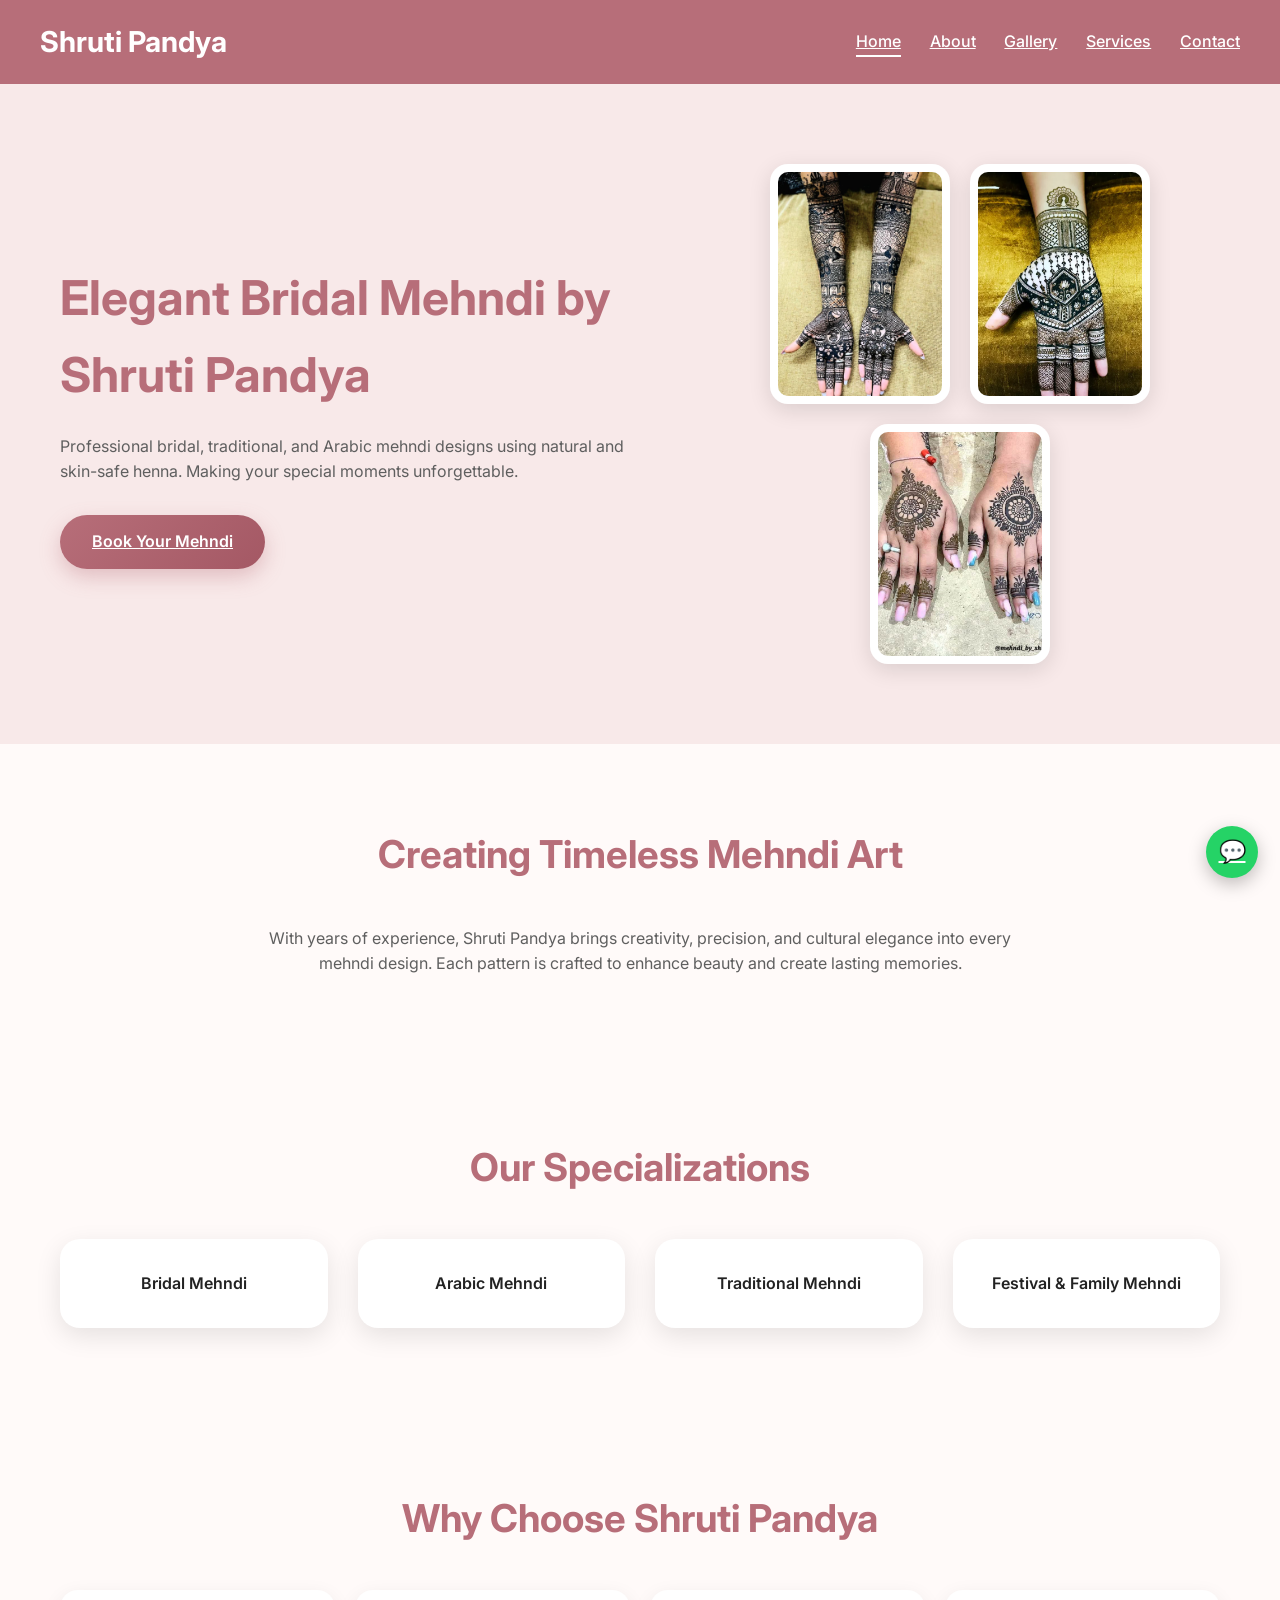
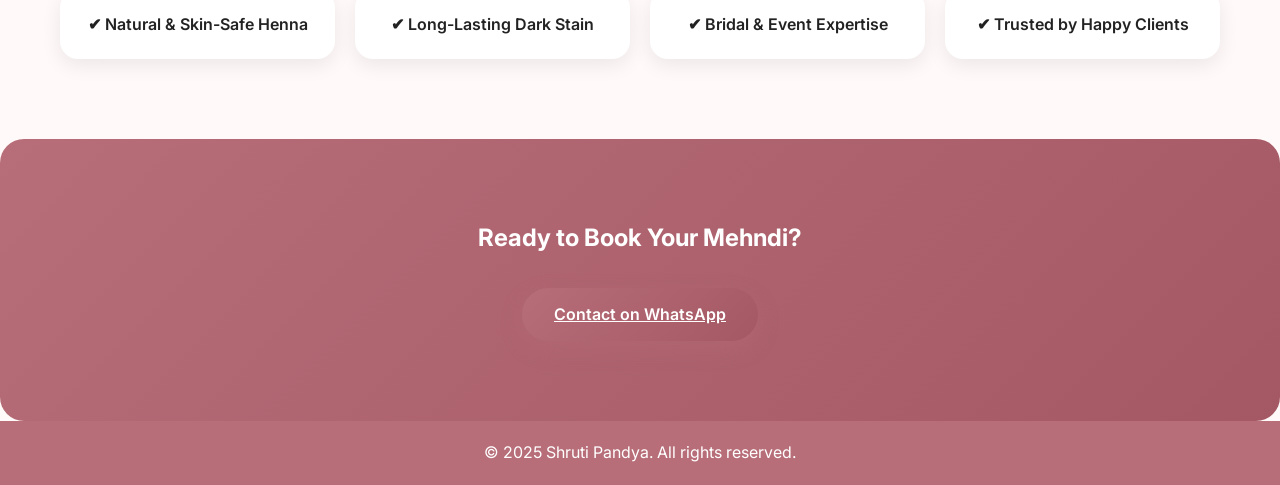
==== index.html @ 9dbff157 "first commit" ====
<!DOCTYPE html>
<html lang="en">
<head>
  <meta charset="UTF-8">
  <meta name="viewport" content="width=device-width, initial-scale=1.0">
  <title>Shruti Pandya | Professional Mehndi Artist</title>

  <link rel="stylesheet" href="css/style.css">
  <link href="https://fonts.googleapis.com/css2?family=Playfair+Display:wght@500;700&family=Inter&display=swap" rel="stylesheet">
</head>
<body>

<!-- NAVBAR -->
<header class="navbar">
  <div class="logo">Shruti Pandya</div>
  <nav>
    <ul class="nav-links">
      <li><a href="index.html" class="active">Home</a></li>
      <li><a href="about.html">About</a></li>
      <li><a href="gallery.html">Gallery</a></li>
      <li><a href="services.html">Services</a></li>
      <li><a href="contact.html">Contact</a></li>
    </ul>
  </nav>
</header>

<!-- HERO -->
<section class="hero section">
  <div class="hero-text">
    <h1>Elegant Bridal Mehndi by Shruti Pandya</h1>
    <p>
      Professional bridal, traditional, and Arabic mehndi designs using
      natural and skin-safe henna. Making your special moments unforgettable.
    </p>
    <a href="contact.html" class="btn">Book Your Mehndi</a>
  </div>

  <div class="hero-gallery">
    <img src="images/shruti1.jpeg" loading="lazy">
    <img src="images/about.png" loading="lazy">
    <img src="images/shruti3.jpeg" loading="lazy">
  </div>
</section>

<!-- INTRO -->
<section class="section intro">
  <h2 class="section-title">Creating Timeless Mehndi Art</h2>
  <p class="intro-text">
    With years of experience, Shruti Pandya brings creativity, precision,
    and cultural elegance into every mehndi design. Each pattern is crafted
    to enhance beauty and create lasting memories.
  </p>
</section>

<!-- SERVICES PREVIEW -->
<section class="section">
  <h2 class="section-title">Our Specializations</h2>

  <div class="services-grid">
    <div class="service-card">Bridal Mehndi</div>
    <div class="service-card">Arabic Mehndi</div>
    <div class="service-card">Traditional Mehndi</div>
    <div class="service-card">Festival & Family Mehndi</div>
  </div>
</section>

<!-- WHY CHOOSE -->
<section class="section">
  <h2 class="section-title">Why Choose Shruti Pandya</h2>

  <div class="why-grid">
    <div class="why-card">✔ Natural & Skin-Safe Henna</div>
    <div class="why-card">✔ Long-Lasting Dark Stain</div>
    <div class="why-card">✔ Bridal & Event Expertise</div>
    <div class="why-card">✔ Trusted by Happy Clients</div>
  </div>
</section>

<!-- CTA -->
<section class="section cta">
  <h2>Ready to Book Your Mehndi?</h2>
  <a href="contact.html" class="btn">Contact on WhatsApp</a>
</section>

<!-- FOOTER -->
<footer class="footer">
  <p>© 2025 Shruti Pandya. All rights reserved.</p>
</footer>

<!-- WHATSAPP FLOAT -->
<a href="https://wa.me/91XXXXXXXXXX" class="whatsapp-float">💬</a>

</body>
</html>
---- css/style.css ----
:root {
  --rose-gold: #b76e79;
  --rose-gold-dark: #a45864;
  --rose-gold-light: #f8e9e9;
  --text-dark: #222;
  --text-muted: #5f5f5f;
  --white: #ffffff;
  --bg-soft: #fffaf9;
}

/* RESET */
* {
  margin: 0;
  padding: 0;
  box-sizing: border-box;
}

html {
  scroll-behavior: smooth;
}

body {
  font-family: 'Inter', sans-serif;
  background: var(--bg-soft);
  color: var(--text-dark);
  line-height: 1.6;
}

/* GLOBAL */
.section {
  padding: 80px 60px;
}

.section-title {
  text-align: center;
  color: var(--rose-gold);
  font-size: 2.4rem;
  margin-bottom: 40px;
}

img {
  max-width: 100%;
  display: block;
}

/* NAVBAR */
.navbar {
  display: flex;
  justify-content: space-between;
  align-items: center;
  padding: 1.2rem 2.5rem;
  background: var(--rose-gold);
  color: white;
  position: sticky;
  top: 0;
  z-index: 1000;
}

.logo {
  font-size: 1.8rem;
  font-weight: 700;
}

.nav-links {
  list-style: none;
  display: flex;
  gap: 1.8rem;
}

.nav-links a {
  color: white;
  font-weight: 500;
  position: relative;
}

.nav-links a::after {
  content: "";
  position: absolute;
  left: 0;
  bottom: -6px;
  width: 0%;
  height: 2px;
  background: white;
  transition: width 0.3s ease;
}

.nav-links a:hover::after,
.nav-links a.active::after {
  width: 100%;
}

/* BUTTON */
.btn {
  display: inline-block;
  margin-top: 30px;
  padding: 14px 32px;
  background: linear-gradient(135deg, var(--rose-gold), var(--rose-gold-dark));
  color: white;
  border-radius: 50px;
  font-weight: 600;
  box-shadow: 0 8px 20px rgba(183,110,121,0.35);
  transition: all 0.3s ease;
}

.btn:hover {
  transform: translateY(-3px);
}

/* HERO */
.hero {
  display: flex;
  justify-content: space-between;
  align-items: center;
  gap: 2.5rem;
  background: var(--rose-gold-light);
  flex-wrap: wrap;
}

.hero-text {
  flex: 1 1 500px;
}

.hero-text h1 {
  font-size: 3rem;
  color: var(--rose-gold);
  margin-bottom: 20px;
}

.hero-text p {
  color: var(--text-muted);
}

.hero-gallery {
  flex: 1 1 420px;
  display: flex;
  gap: 20px;
  justify-content: center;
  flex-wrap: wrap;
}

.hero-gallery img {
  width: 180px;
  height: 240px;
  object-fit: cover;
  border-radius: 18px;
  background: white;
  padding: 8px;
  box-shadow: 0 6px 22px rgba(0,0,0,0.12);
  transition: transform 0.3s ease;
}

/* INTRO */
.intro-text {
  max-width: 800px;
  margin: auto;
  text-align: center;
  color: var(--text-muted);
}

/* SERVICES */
.services-grid {
  display: grid;
  grid-template-columns: repeat(auto-fit, minmax(240px, 1fr));
  gap: 30px;
}

.service-card {
  background: white;
  padding: 32px;
  border-radius: 20px;
  text-align: center;
  box-shadow: 0 8px 26px rgba(0,0,0,0.1);
  font-weight: 600;
}

/* WHY */
.why-grid {
  display: grid;
  grid-template-columns: repeat(auto-fit, minmax(220px, 1fr));
  gap: 20px;
}

.why-card {
  background: white;
  padding: 22px;
  border-radius: 18px;
  text-align: center;
  box-shadow: 0 6px 20px rgba(0,0,0,0.08);
  font-weight: 600;
}

/* GALLERY */
.gallery-grid {
  display: grid;
  grid-template-columns: repeat(auto-fit, minmax(220px, 1fr));
  gap: 24px;
}

.gallery-grid img {
  height: 280px;
  object-fit: cover;
  border-radius: 18px;
  transition: transform 0.3s ease;
}

/* CTA */
.cta {
  background: linear-gradient(135deg, var(--rose-gold), var(--rose-gold-dark));
  color: white;
  text-align: center;
  border-radius: 24px;
}

/* FOOTER */
.footer {
  background: var(--rose-gold);
  color: white;
  text-align: center;
  padding: 1.2rem;
}

/* WHATSAPP */
.whatsapp-float {
  position: fixed;
  bottom: 22px;
  right: 22px;
  background: #25D366;
  width: 52px;
  height: 52px;
  border-radius: 50%;
  display: flex;
  align-items: center;
  justify-content: center;
  color: white;
  font-size: 22px;
  box-shadow: 0 6px 18px rgba(0,0,0,0.25);
}

/* RESPONSIVE */
@media (max-width: 768px) {
  .section {
    padding: 60px 20px;
  }

  .hero {
    flex-direction: column;
    text-align: center;
  }

  .navbar {
    flex-direction: column;
    gap: 10px;
  }
}
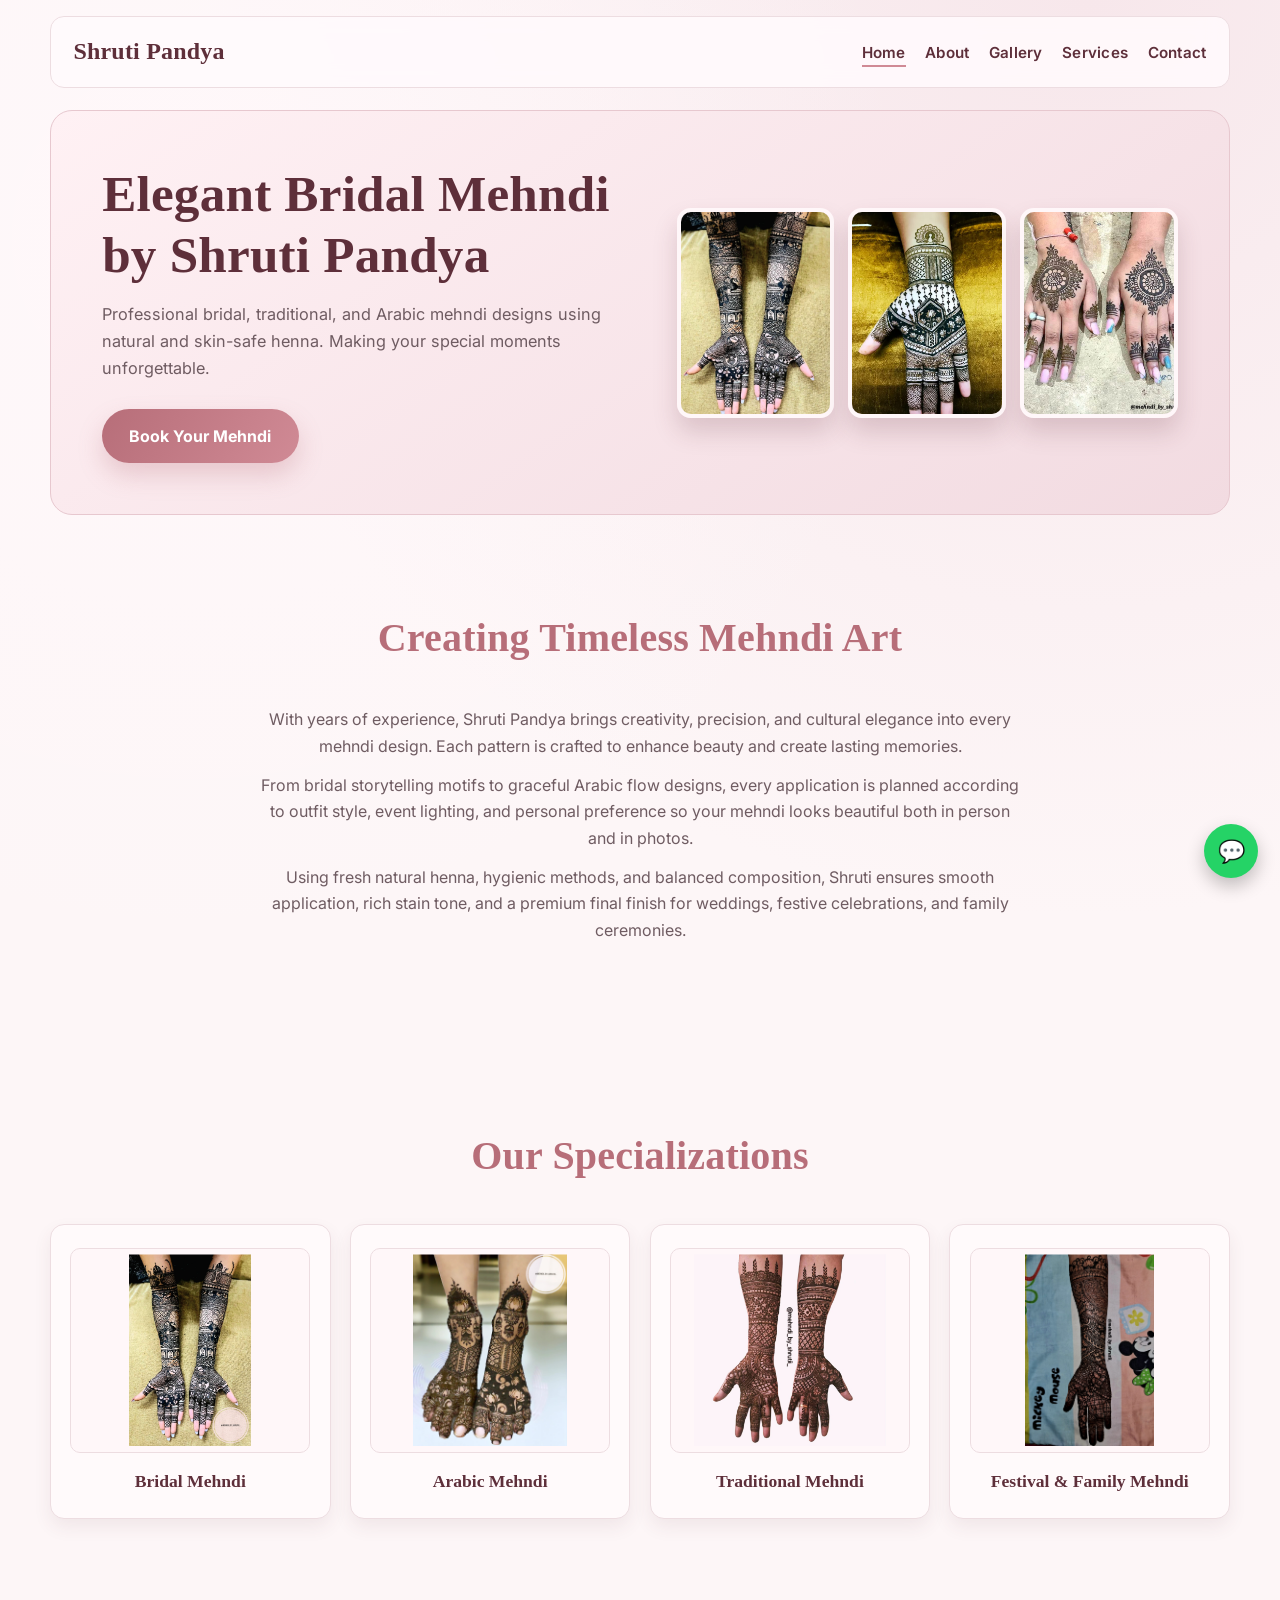
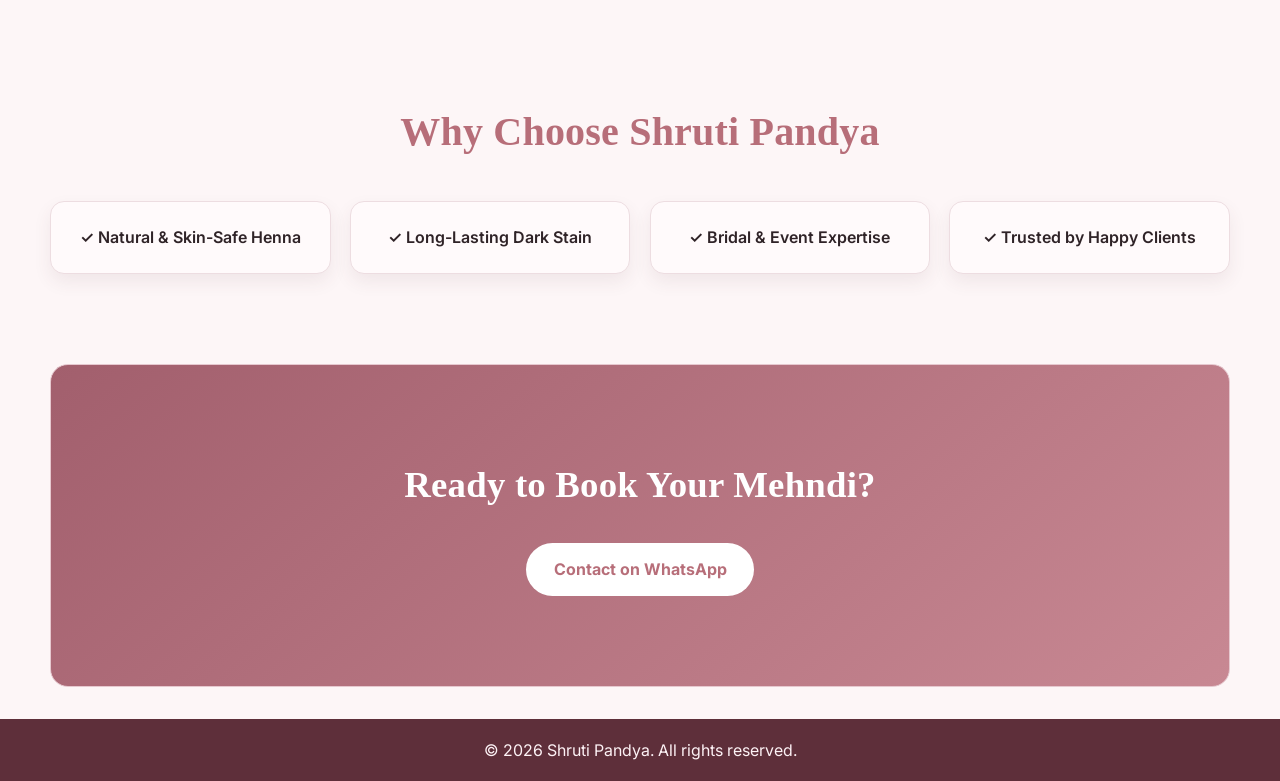
==== commit 1a4edfb6: "all changes are done" ====
--- a/index.html
+++ b/index.html
@@ -36,9 +36,9 @@
   </div>
 
   <div class="hero-gallery">
-    <img src="images/shruti1.jpeg" loading="lazy">
-    <img src="images/about.png" loading="lazy">
-    <img src="images/shruti3.jpeg" loading="lazy">
+    <img src="images/shruti1.jpeg" loading="lazy" alt="Bridal mehndi by Shruti Pandya">
+    <img src="images/about.png" loading="lazy" alt="Intricate mehndi details">
+    <img src="images/shruti3.jpeg" loading="lazy" alt="Arabic mehndi flow design">
   </div>
 </section>
 
@@ -50,6 +50,16 @@
     and cultural elegance into every mehndi design. Each pattern is crafted
     to enhance beauty and create lasting memories.
   </p>
+  <p class="intro-text">
+    From bridal storytelling motifs to graceful Arabic flow designs, every
+    application is planned according to outfit style, event lighting, and
+    personal preference so your mehndi looks beautiful both in person and in photos.
+  </p>
+  <p class="intro-text">
+    Using fresh natural henna, hygienic methods, and balanced composition,
+    Shruti ensures smooth application, rich stain tone, and a premium final finish
+    for weddings, festive celebrations, and family ceremonies.
+  </p>
 </section>
 
 <!-- SERVICES PREVIEW -->
@@ -57,10 +67,22 @@
   <h2 class="section-title">Our Specializations</h2>
 
   <div class="services-grid">
-    <div class="service-card">Bridal Mehndi</div>
-    <div class="service-card">Arabic Mehndi</div>
-    <div class="service-card">Traditional Mehndi</div>
-    <div class="service-card">Festival & Family Mehndi</div>
+    <div class="service-card">
+      <img src="images/2.jpeg" alt="Bridal Mehndi design" loading="lazy">
+      <strong>Bridal Mehndi</strong>
+    </div>
+    <div class="service-card">
+      <img src="images/6.jpeg" alt="Arabic Mehndi design" loading="lazy">
+      <strong>Arabic Mehndi</strong>
+    </div>
+    <div class="service-card">
+      <img src="images/3.jpeg" alt="Traditional Mehndi pattern" loading="lazy">
+      <strong>Traditional Mehndi</strong>
+    </div>
+    <div class="service-card">
+      <img src="images/4.jpeg" alt="Festival and family mehndi style" loading="lazy">
+      <strong>Festival &amp; Family Mehndi</strong>
+    </div>
   </div>
 </section>
 
@@ -69,10 +91,10 @@
   <h2 class="section-title">Why Choose Shruti Pandya</h2>
 
   <div class="why-grid">
-    <div class="why-card">✔ Natural & Skin-Safe Henna</div>
-    <div class="why-card">✔ Long-Lasting Dark Stain</div>
-    <div class="why-card">✔ Bridal & Event Expertise</div>
-    <div class="why-card">✔ Trusted by Happy Clients</div>
+    <div class="why-card">&#10003; Natural &amp; Skin-Safe Henna</div>
+    <div class="why-card">&#10003; Long-Lasting Dark Stain</div>
+    <div class="why-card">&#10003; Bridal &amp; Event Expertise</div>
+    <div class="why-card">&#10003; Trusted by Happy Clients</div>
   </div>
 </section>
 
@@ -84,11 +106,11 @@
 
 <!-- FOOTER -->
 <footer class="footer">
-  <p>© 2025 Shruti Pandya. All rights reserved.</p>
+  <p>&copy; 2026 Shruti Pandya. All rights reserved.</p>
 </footer>
 
 <!-- WHATSAPP FLOAT -->
-<a href="https://wa.me/91XXXXXXXXXX" class="whatsapp-float">💬</a>
+<a href="https://wa.me/91XXXXXXXXXX" class="whatsapp-float" aria-label="Chat on WhatsApp">&#128172;</a>
 
 </body>
-</html>+</html>
--- a/css/style.css
+++ b/css/style.css
@@ -1,14 +1,15 @@
 :root {
-  --rose-gold: #b76e79;
-  --rose-gold-dark: #a45864;
-  --rose-gold-light: #f8e9e9;
-  --text-dark: #222;
-  --text-muted: #5f5f5f;
+  --henna-dark: #5e2f3a;
+  --henna-brown: #b76e79;
+  --saffron: #d08a95;
+  --sand: #fdf6f7;
+  --card: #fffafb;
+  --text: #2f2327;
+  --muted: #6f5c62;
+  --border: #eddde1;
   --white: #ffffff;
-  --bg-soft: #fffaf9;
-}
-
-/* RESET */
+}
+
 * {
   margin: 0;
   padding: 0;
@@ -20,22 +21,26 @@
 }
 
 body {
-  font-family: 'Inter', sans-serif;
-  background: var(--bg-soft);
-  color: var(--text-dark);
-  line-height: 1.6;
-}
-
-/* GLOBAL */
-.section {
-  padding: 80px 60px;
-}
-
-.section-title {
-  text-align: center;
-  color: var(--rose-gold);
-  font-size: 2.4rem;
-  margin-bottom: 40px;
+  font-family: "Inter", sans-serif;
+  font-size: 16px;
+  color: var(--text);
+  background:
+    radial-gradient(circle at 15% 10%, #fff8fa 0%, transparent 30%),
+    radial-gradient(circle at 85% 0%, #f7e7eb 0%, transparent 35%),
+    var(--sand);
+  line-height: 1.65;
+}
+
+h1,
+h2,
+h3,
+.logo {
+  font-family: "Playfair Display", serif;
+  letter-spacing: 0.2px;
+}
+
+a {
+  text-decoration: none;
 }
 
 img {
@@ -43,33 +48,63 @@
   display: block;
 }
 
-/* NAVBAR */
+.section {
+  width: min(1180px, 100% - 2.5rem);
+  margin-inline: auto;
+  padding: clamp(60px, 8vw, 90px) 0;
+}
+
+.section-title {
+  text-align: center;
+  color: var(--henna-brown);
+  font-size: clamp(1.8rem, 3.4vw, 2.5rem);
+  margin-bottom: 2.2rem;
+}
+
 .navbar {
-  display: flex;
-  justify-content: space-between;
-  align-items: center;
-  padding: 1.2rem 2.5rem;
-  background: var(--rose-gold);
-  color: white;
   position: sticky;
   top: 0;
   z-index: 1000;
+  display: flex;
+  align-items: center;
+  justify-content: space-between;
+  gap: 1rem;
+  width: min(1180px, 100% - 2.5rem);
+  margin: 1rem auto 0;
+  padding: 0.95rem 1.4rem;
+  border: 1px solid var(--border);
+  border-radius: 14px;
+  background: rgba(255, 250, 252, 0.9);
+  backdrop-filter: blur(10px);
+}
+
+.navbar nav {
+  width: auto;
 }
 
 .logo {
-  font-size: 1.8rem;
+  color: var(--henna-dark);
+  font-size: 1.5rem;
   font-weight: 700;
+}
+
+p {
+  font-size: clamp(1rem, 1.1vw, 1.08rem);
 }
 
 .nav-links {
   list-style: none;
   display: flex;
-  gap: 1.8rem;
+  flex-wrap: wrap;
+  justify-content: flex-end;
+  gap: 1.2rem;
 }
 
 .nav-links a {
-  color: white;
-  font-weight: 500;
+  color: var(--henna-dark);
+  font-weight: 600;
+  font-size: 0.95rem;
+  letter-spacing: 0.3px;
   position: relative;
 }
 
@@ -77,11 +112,11 @@
   content: "";
   position: absolute;
   left: 0;
-  bottom: -6px;
-  width: 0%;
+  bottom: -5px;
+  width: 0;
   height: 2px;
-  background: white;
-  transition: width 0.3s ease;
+  background: var(--saffron);
+  transition: width 0.25s ease;
 }
 
 .nav-links a:hover::after,
@@ -89,166 +124,505 @@
   width: 100%;
 }
 
-/* BUTTON */
 .btn {
-  display: inline-block;
-  margin-top: 30px;
-  padding: 14px 32px;
-  background: linear-gradient(135deg, var(--rose-gold), var(--rose-gold-dark));
-  color: white;
-  border-radius: 50px;
+  display: inline-flex;
+  align-items: center;
+  justify-content: center;
+  margin-top: 1.7rem;
+  padding: 0.85rem 1.7rem;
+  border-radius: 999px;
+  background: linear-gradient(120deg, var(--henna-brown), var(--saffron));
+  color: var(--white);
+  font-weight: 700;
+  box-shadow: 0 12px 24px rgba(183, 110, 121, 0.28);
+  transition: transform 0.22s ease, box-shadow 0.22s ease;
+}
+
+.btn:hover {
+  transform: translateY(-2px);
+  box-shadow: 0 14px 28px rgba(183, 110, 121, 0.34);
+}
+
+.hero {
+  display: grid;
+  grid-template-columns: 1.05fr 1fr;
+  gap: clamp(1.6rem, 4vw, 3rem);
+  align-items: center;
+  border-radius: 22px;
+  background: linear-gradient(145deg, #fff1f4, #f2dbe1);
+  border: 1px solid #e7c8cf;
+  padding: clamp(2rem, 5vw, 3.2rem);
+  margin-top: 1.4rem;
+}
+
+.hero-text h1 {
+  color: var(--henna-dark);
+  font-size: clamp(2rem, 4.2vw, 3.2rem);
+  letter-spacing: 0.2px;
+  line-height: 1.2;
+  margin-bottom: 1rem;
+}
+
+.hero-text p {
+  color: var(--muted);
+  font-size: clamp(1.02rem, 1.2vw, 1.14rem);
+  max-width: 60ch;
+}
+
+.hero-gallery {
+  display: grid;
+  grid-template-columns: repeat(3, minmax(110px, 1fr));
+  gap: 0.9rem;
+}
+
+.hero-gallery img {
+  width: 100%;
+  aspect-ratio: 3 / 4;
+  object-fit: cover;
+  border-radius: 14px;
+  border: 4px solid #fff7f9;
+  box-shadow: 0 14px 25px rgba(94, 47, 58, 0.18);
+}
+
+.intro-text {
+  max-width: 760px;
+  margin-inline: auto;
+  text-align: center;
+  color: var(--muted);
+}
+
+.services-grid,
+.why-grid,
+.gallery-grid {
+  display: grid;
+  grid-template-columns: repeat(auto-fit, minmax(220px, 1fr));
+  gap: 1.2rem;
+}
+
+.service-card,
+.why-card {
+  background: var(--card);
+  border: 1px solid var(--border);
+  border-radius: 14px;
+  padding: 1.4rem 1.2rem;
+  text-align: center;
   font-weight: 600;
-  box-shadow: 0 8px 20px rgba(183,110,121,0.35);
-  transition: all 0.3s ease;
-}
-
-.btn:hover {
+  box-shadow: 0 8px 18px rgba(94, 47, 58, 0.08);
+  transition: transform 0.2s ease, box-shadow 0.2s ease;
+}
+
+.service-card {
+  overflow: hidden;
+}
+
+.service-card img {
+  width: 100%;
+  margin: 0 0 0.9rem;
+  height: 205px;
+  object-fit: contain;
+  background: #fff7f9;
+  border: 1px solid var(--border);
+  border-radius: 10px;
+  padding: 0.35rem;
+}
+
+.service-card strong {
+  display: block;
+  color: var(--henna-dark);
+  font-family: "Playfair Display", serif;
+  font-size: 1.1rem;
+}
+
+.service-card:hover,
+.why-card:hover {
   transform: translateY(-3px);
-}
-
-/* HERO */
-.hero {
-  display: flex;
-  justify-content: space-between;
-  align-items: center;
-  gap: 2.5rem;
-  background: var(--rose-gold-light);
-  flex-wrap: wrap;
-}
-
-.hero-text {
-  flex: 1 1 500px;
-}
-
-.hero-text h1 {
-  font-size: 3rem;
-  color: var(--rose-gold);
-  margin-bottom: 20px;
-}
-
-.hero-text p {
-  color: var(--text-muted);
-}
-
-.hero-gallery {
-  flex: 1 1 420px;
-  display: flex;
-  gap: 20px;
-  justify-content: center;
-  flex-wrap: wrap;
-}
-
-.hero-gallery img {
-  width: 180px;
-  height: 240px;
-  object-fit: cover;
-  border-radius: 18px;
-  background: white;
-  padding: 8px;
-  box-shadow: 0 6px 22px rgba(0,0,0,0.12);
-  transition: transform 0.3s ease;
-}
-
-/* INTRO */
-.intro-text {
-  max-width: 800px;
-  margin: auto;
-  text-align: center;
-  color: var(--text-muted);
-}
-
-/* SERVICES */
-.services-grid {
-  display: grid;
-  grid-template-columns: repeat(auto-fit, minmax(240px, 1fr));
-  gap: 30px;
-}
-
-.service-card {
-  background: white;
-  padding: 32px;
-  border-radius: 20px;
-  text-align: center;
-  box-shadow: 0 8px 26px rgba(0,0,0,0.1);
-  font-weight: 600;
-}
-
-/* WHY */
-.why-grid {
-  display: grid;
-  grid-template-columns: repeat(auto-fit, minmax(220px, 1fr));
-  gap: 20px;
-}
-
-.why-card {
-  background: white;
-  padding: 22px;
-  border-radius: 18px;
-  text-align: center;
-  box-shadow: 0 6px 20px rgba(0,0,0,0.08);
-  font-weight: 600;
-}
-
-/* GALLERY */
-.gallery-grid {
-  display: grid;
-  grid-template-columns: repeat(auto-fit, minmax(220px, 1fr));
-  gap: 24px;
+  box-shadow: 0 14px 22px rgba(94, 47, 58, 0.13);
 }
 
 .gallery-grid img {
   height: 280px;
   object-fit: cover;
+  border-radius: 14px;
+  border: 1px solid var(--border);
+  box-shadow: 0 10px 20px rgba(94, 47, 58, 0.1);
+}
+
+.about-page {
+  margin-top: 1.4rem;
+}
+
+.about-layout {
+  display: grid;
+  grid-template-columns: minmax(320px, 1.05fr) 1fr;
+  gap: clamp(1.3rem, 3vw, 2.4rem);
+  align-items: center;
+  background: linear-gradient(150deg, #fff5f7, #f7e7ec);
+  border: 1px solid var(--border);
+  border-radius: 22px;
+  padding: clamp(1.4rem, 3vw, 2.2rem);
+}
+
+.about-image-grid {
+  display: grid;
+  grid-template-columns: repeat(3, minmax(0, 1fr));
+  gap: 0.55rem;
+}
+
+.about-image-grid img {
+  width: 100%;
+  height: auto;
+  object-fit: contain;
+  background: #fff8fa;
+  border-radius: 10px;
+  border: 1px solid #e9d3d9;
+  box-shadow: 0 8px 16px rgba(94, 47, 58, 0.12);
+  padding: 0.25rem;
+}
+
+.about-title {
+  color: var(--henna-dark);
+  font-size: clamp(1.9rem, 3.2vw, 2.5rem);
+  margin-bottom: 0.9rem;
+}
+
+.about-text p {
+  color: var(--muted);
+}
+
+.about-text p + p {
+  margin-top: 0.8rem;
+}
+
+.intro-text + .intro-text {
+  margin-top: 0.8rem;
+}
+
+.about-highlights {
+  margin-top: 1.3rem;
+  display: grid;
+  grid-template-columns: repeat(auto-fit, minmax(180px, 1fr));
+  gap: 0.8rem;
+}
+
+.about-point {
+  background: var(--card);
+  border: 1px solid var(--border);
+  border-radius: 12px;
+  padding: 0.9rem 0.85rem;
+}
+
+.about-point h3 {
+  color: var(--henna-brown);
+  font-size: 1.05rem;
+  margin-bottom: 0.3rem;
+}
+
+.about-point p {
+  font-size: 0.95rem;
+}
+
+.contact-page {
+  margin-top: 1.4rem;
+}
+
+.contact-shell {
+  border: 1px solid var(--border);
+  border-radius: 22px;
+  background: linear-gradient(145deg, #fff8fa, #f8eaee);
+  padding: clamp(1.4rem, 3vw, 2.2rem);
+}
+
+.contact-title {
+  margin-bottom: 0.9rem;
+}
+
+.contact-intro p {
+  max-width: 70ch;
+  margin: 0 auto;
+  text-align: center;
+  color: var(--muted);
+}
+
+.contact-grid {
+  margin-top: 1.4rem;
+  display: grid;
+  grid-template-columns: repeat(auto-fit, minmax(220px, 1fr));
+  gap: 1rem;
+}
+
+.contact-card {
+  background: var(--card);
+  border: 1px solid var(--border);
+  border-radius: 14px;
+  padding: 1rem;
+  color: var(--text);
+  box-shadow: 0 8px 16px rgba(94, 47, 58, 0.08);
+  transition: transform 0.2s ease, box-shadow 0.2s ease;
+}
+
+.contact-card h3 {
+  color: var(--henna-dark);
+  margin-bottom: 0.25rem;
+}
+
+.contact-card p {
+  color: var(--henna-brown);
+  font-weight: 700;
+  margin-bottom: 0.25rem;
+}
+
+.contact-card span {
+  display: block;
+  color: var(--muted);
+  font-size: 0.92rem;
+}
+
+.contact-card:hover {
+  transform: translateY(-3px);
+  box-shadow: 0 14px 24px rgba(94, 47, 58, 0.12);
+}
+
+.contact-cta-wrap {
+  text-align: center;
+}
+
+.services-page,
+.gallery-page {
+  margin-top: 1.4rem;
+}
+
+.services-shell,
+.gallery-shell {
+  border: 1px solid var(--border);
+  border-radius: 22px;
+  background: linear-gradient(145deg, #fff8fa, #f8eaee);
+  padding: clamp(1.4rem, 3vw, 2.2rem);
+}
+
+.services-intro p,
+.gallery-intro p {
+  max-width: 72ch;
+  margin: 0 auto;
+  text-align: center;
+  color: var(--muted);
+}
+
+.services-list-grid {
+  margin-top: 1.4rem;
+  display: grid;
+  grid-template-columns: repeat(auto-fit, minmax(230px, 1fr));
+  gap: 1rem;
+}
+
+.service-offer {
+  background: var(--card);
+  border: 1px solid var(--border);
+  border-radius: 14px;
+  padding: 1rem;
+  box-shadow: 0 8px 16px rgba(94, 47, 58, 0.08);
+  transition: transform 0.2s ease, box-shadow 0.2s ease;
+}
+
+.service-offer h3 {
+  color: var(--henna-dark);
+  margin-bottom: 0.35rem;
+}
+
+.service-offer p {
+  color: var(--muted);
+  font-size: 0.95rem;
+  margin-bottom: 0.45rem;
+}
+
+.service-offer span {
+  display: block;
+  color: var(--henna-brown);
+  font-size: 0.9rem;
+  font-weight: 700;
+}
+
+.service-offer:hover {
+  transform: translateY(-3px);
+  box-shadow: 0 14px 24px rgba(94, 47, 58, 0.12);
+}
+
+.services-note {
+  margin-top: 1.2rem;
+  text-align: center;
+}
+
+.services-note p {
+  color: var(--muted);
+  max-width: 70ch;
+  margin: 0 auto;
+}
+
+.gallery-showcase {
+  margin-top: 1.5rem;
+  display: grid;
+  grid-template-columns: repeat(auto-fit, minmax(220px, 1fr));
+  gap: 1rem;
+}
+
+.gallery-item {
+  margin: 0;
+  background: var(--card);
+  border: 1px solid var(--border);
+  border-radius: 14px;
+  overflow: hidden;
+  box-shadow: 0 10px 20px rgba(94, 47, 58, 0.1);
+  transition: transform 0.2s ease, box-shadow 0.2s ease;
+}
+
+.gallery-item img {
+  width: 100%;
+  aspect-ratio: 4 / 5;
+  object-fit: cover;
+  border: none;
+  border-radius: 0;
+  box-shadow: none;
+  transition: transform 0.3s ease;
+}
+
+.gallery-item figcaption {
+  padding: 0.75rem 0.85rem;
+  color: var(--henna-dark);
+  font-weight: 600;
+  text-align: center;
+  border-top: 1px solid var(--border);
+  background: #fff7fa;
+}
+
+.gallery-item:hover {
+  transform: translateY(-3px);
+  box-shadow: 0 14px 24px rgba(94, 47, 58, 0.14);
+}
+
+.gallery-item:hover img {
+  transform: scale(1.04);
+}
+
+.cta {
+  text-align: center;
   border-radius: 18px;
-  transition: transform 0.3s ease;
-}
-
-/* CTA */
-.cta {
-  background: linear-gradient(135deg, var(--rose-gold), var(--rose-gold-dark));
-  color: white;
-  text-align: center;
-  border-radius: 24px;
-}
-
-/* FOOTER */
+  border: 1px solid #e6c8cf;
+  background: linear-gradient(140deg, #a25f6d, #c88893);
+  color: var(--white);
+}
+
+.cta h2 {
+  font-size: clamp(1.7rem, 3.2vw, 2.3rem);
+}
+
+.cta .btn {
+  background: var(--white);
+  color: var(--henna-brown);
+  box-shadow: none;
+}
+
 .footer {
-  background: var(--rose-gold);
-  color: white;
-  text-align: center;
-  padding: 1.2rem;
-}
-
-/* WHATSAPP */
+  margin-top: 2rem;
+  padding: 1.1rem;
+  text-align: center;
+  color: #fdf2f5;
+  background: var(--henna-dark);
+}
+
 .whatsapp-float {
   position: fixed;
+  right: 22px;
   bottom: 22px;
-  right: 22px;
-  background: #25D366;
-  width: 52px;
-  height: 52px;
+  width: 54px;
+  height: 54px;
   border-radius: 50%;
   display: flex;
   align-items: center;
   justify-content: center;
-  color: white;
+  background: #25d366;
+  color: var(--white);
   font-size: 22px;
-  box-shadow: 0 6px 18px rgba(0,0,0,0.25);
-}
-
-/* RESPONSIVE */
+  box-shadow: 0 8px 18px rgba(0, 0, 0, 0.24);
+}
+
+@media (max-width: 900px) {
+  .hero {
+    grid-template-columns: 1fr;
+  }
+
+  .hero-text {
+    text-align: center;
+  }
+
+  .hero-text p {
+    margin-inline: auto;
+  }
+
+  .about-layout {
+    grid-template-columns: 1fr;
+  }
+}
+
 @media (max-width: 768px) {
+  .navbar {
+    width: min(1180px, 100% - 1.2rem);
+    flex-wrap: wrap;
+    align-items: center;
+    row-gap: 0.75rem;
+    padding: 0.8rem 0.9rem;
+  }
+
+  .navbar nav {
+    width: 100%;
+  }
+
+  .nav-links {
+    width: 100%;
+    justify-content: center;
+    gap: 0.5rem;
+  }
+
+  .nav-links li {
+    text-align: center;
+  }
+
+  .nav-links a {
+    display: inline-block;
+    padding: 0.45rem 0.7rem;
+    border-radius: 999px;
+    background: #fff3f7;
+    border: 1px solid var(--border);
+  }
+
+  .nav-links a::after {
+    display: none;
+  }
+
+  .nav-links a.active {
+    background: #f7dce4;
+    border-color: #e3bec9;
+  }
+
   .section {
-    padding: 60px 20px;
+    width: min(1180px, 100% - 1.2rem);
+    padding: 56px 0;
   }
 
   .hero {
-    flex-direction: column;
-    text-align: center;
-  }
-
-  .navbar {
-    flex-direction: column;
-    gap: 10px;
-  }
-}+    margin-top: 1rem;
+  }
+}
+
+@media (max-width: 560px) {
+  .logo {
+    font-size: 1.3rem;
+  }
+
+  .nav-links {
+    display: grid;
+    grid-template-columns: repeat(2, minmax(0, 1fr));
+  }
+
+  .about-image-grid {
+    grid-template-columns: repeat(2, minmax(0, 1fr));
+  }
+}
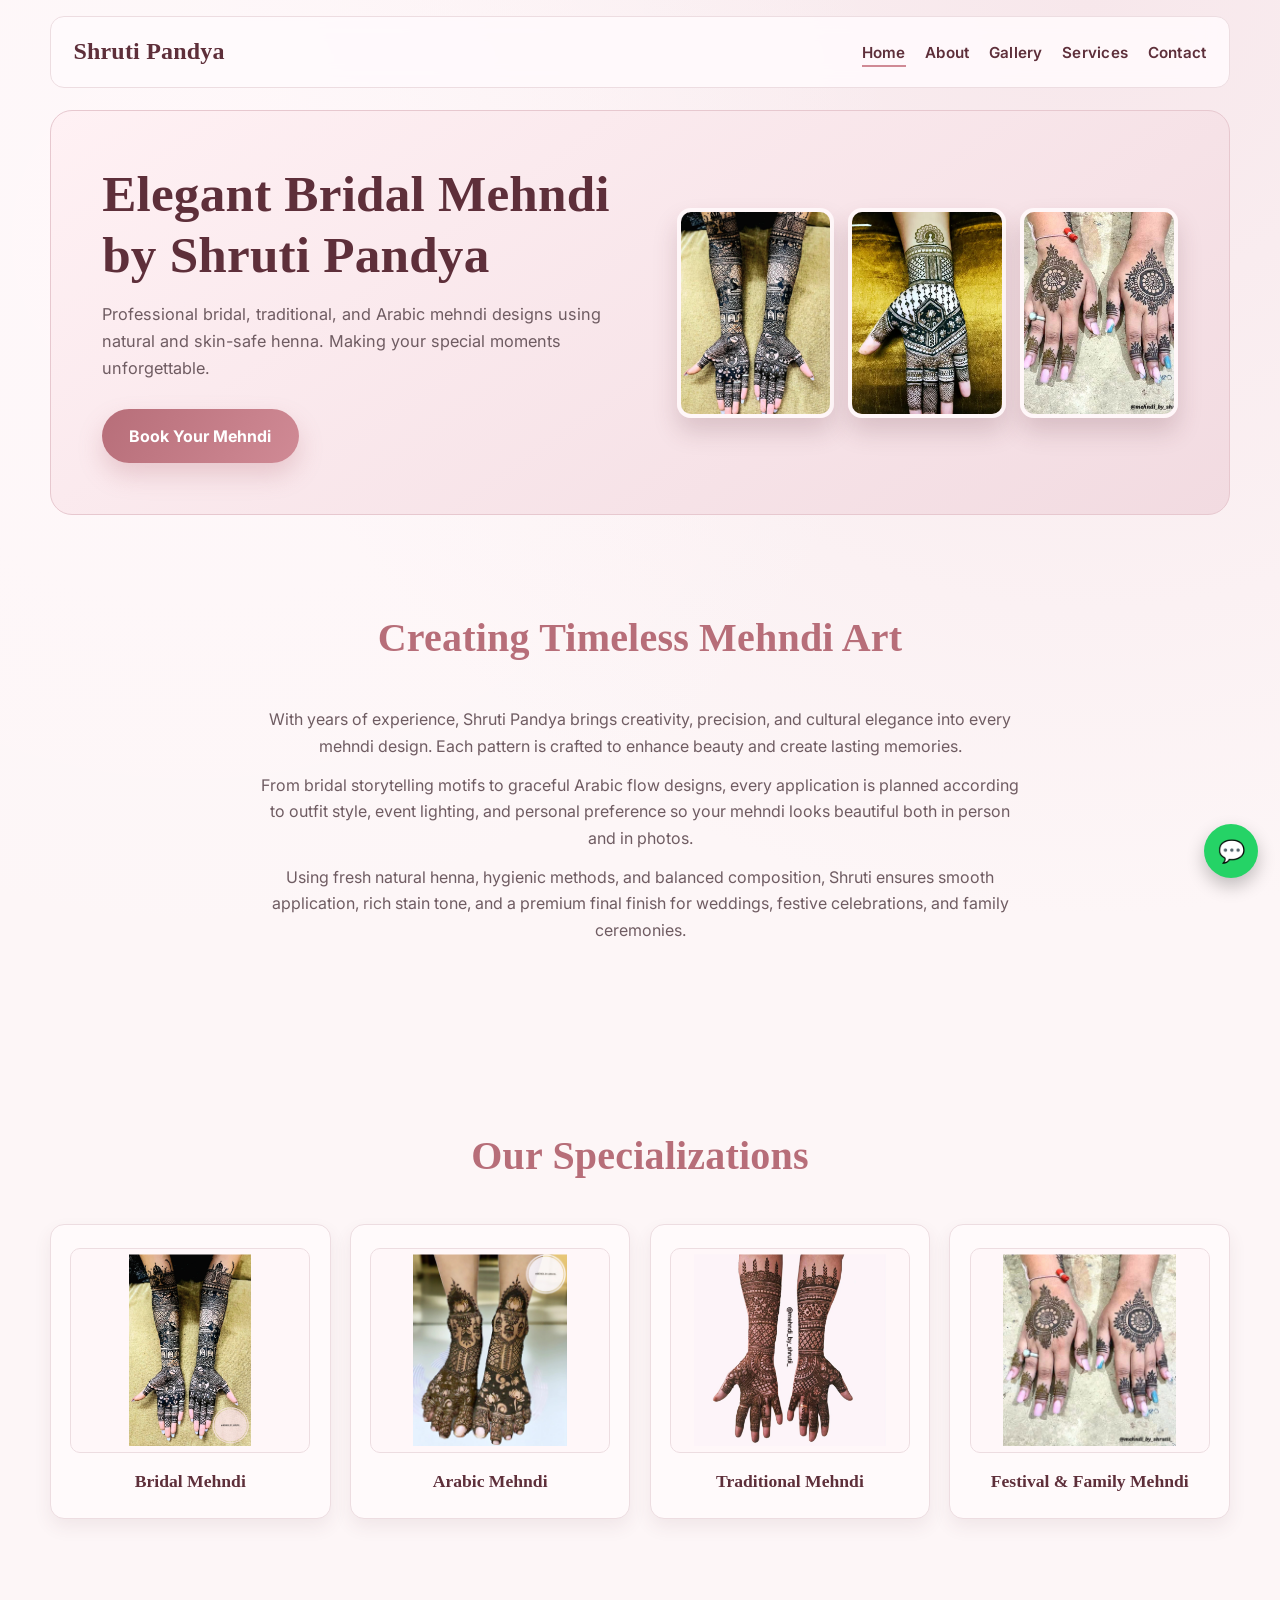
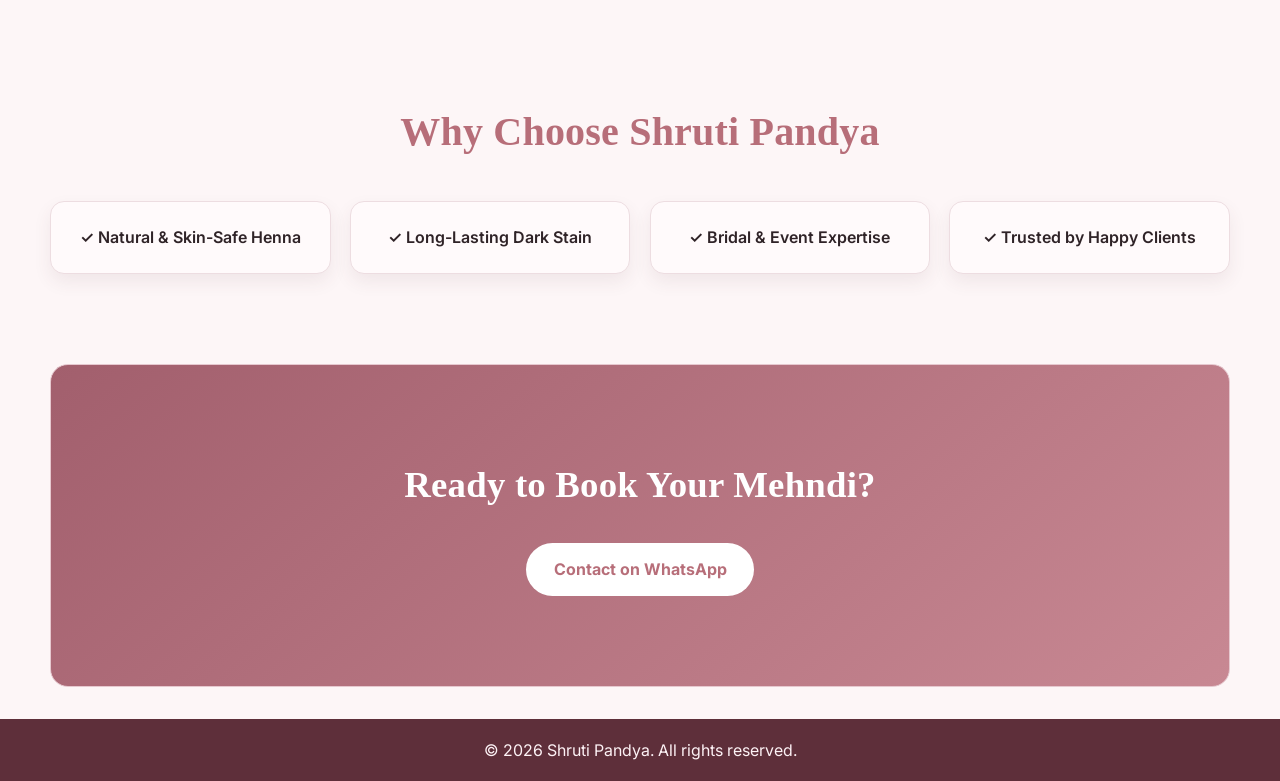
==== commit 774cd6c0: "changes in about and index" ====
--- a/index.html
+++ b/index.html
@@ -80,7 +80,7 @@
       <strong>Traditional Mehndi</strong>
     </div>
     <div class="service-card">
-      <img src="images/4.jpeg" alt="Festival and family mehndi style" loading="lazy">
+      <img src="images/shruti3.jpeg" alt="Festival and family mehndi style" loading="lazy">
       <strong>Festival &amp; Family Mehndi</strong>
     </div>
   </div>
@@ -110,7 +110,7 @@
 </footer>
 
 <!-- WHATSAPP FLOAT -->
-<a href="https://wa.me/91XXXXXXXXXX" class="whatsapp-float" aria-label="Chat on WhatsApp">&#128172;</a>
+<a href="https://wa.me/917859940471" class="whatsapp-float" aria-label="Chat on WhatsApp">&#128172;</a>
 
 </body>
 </html>
